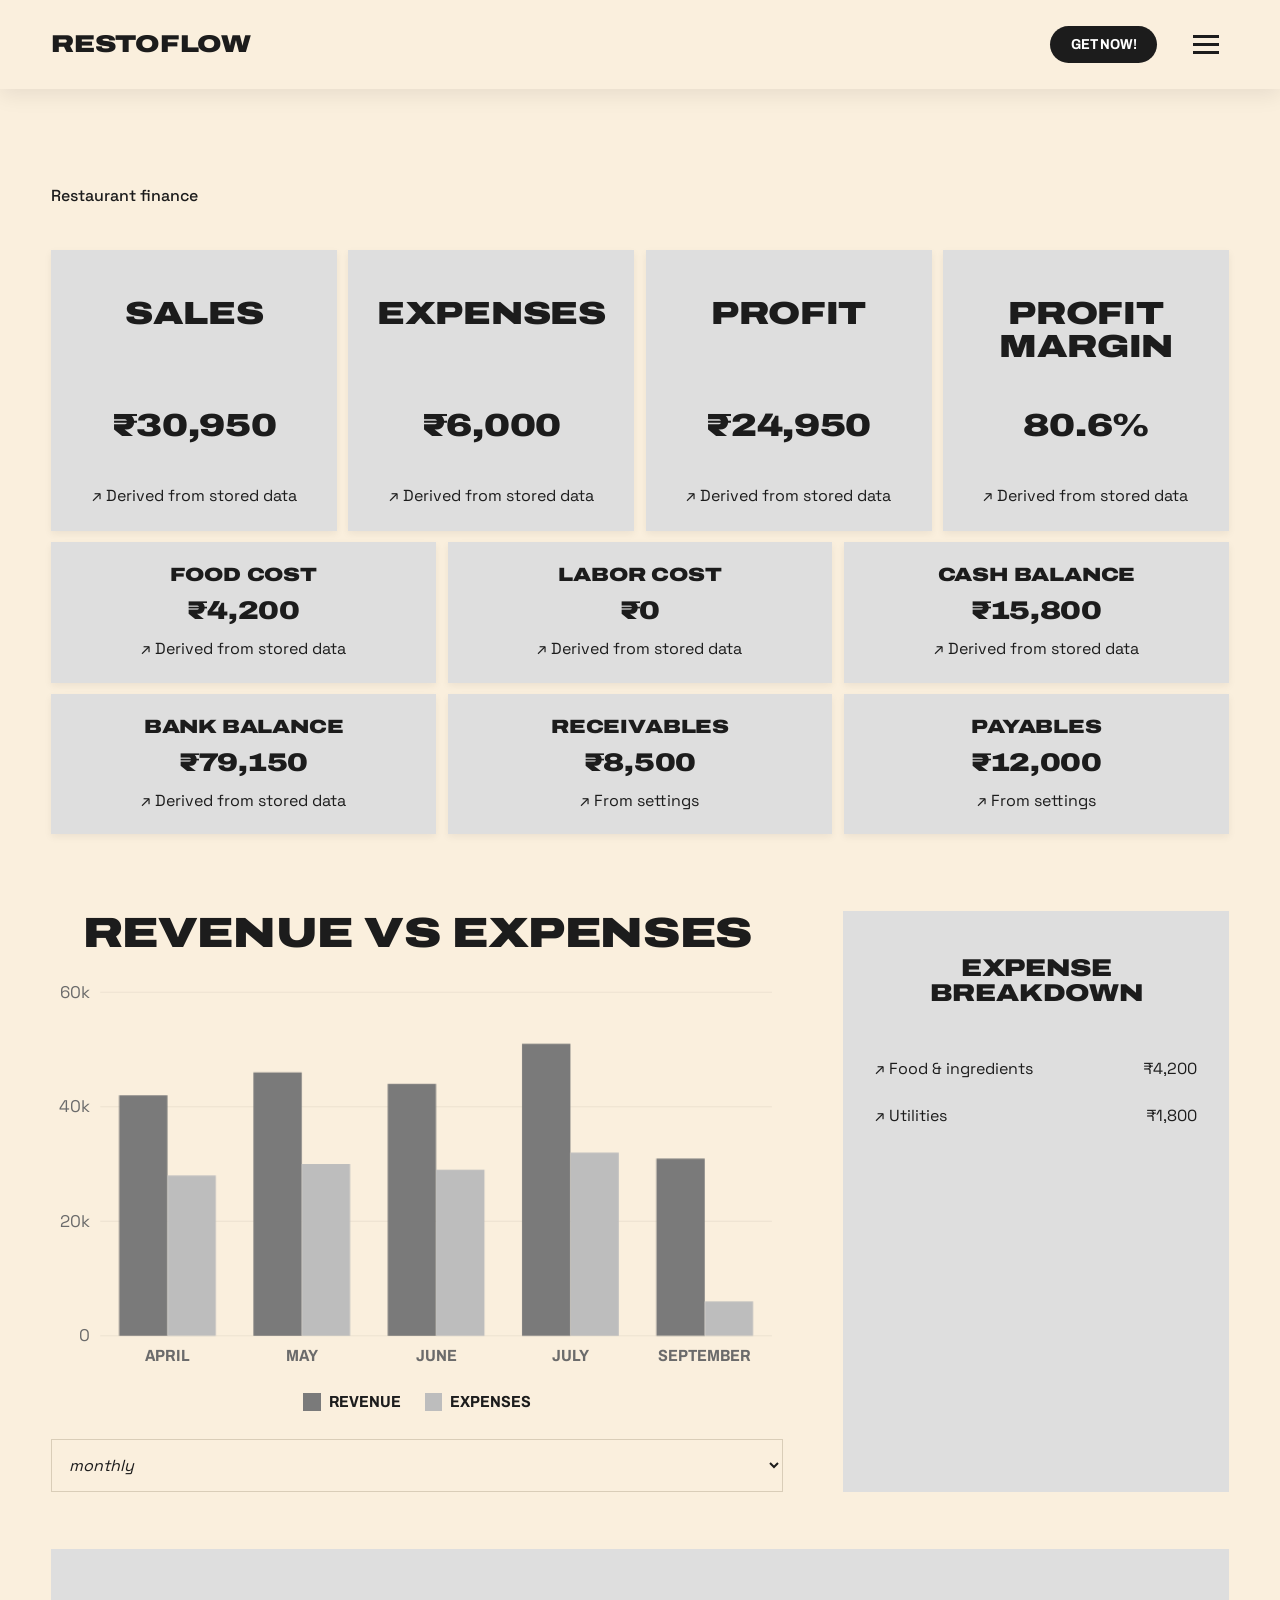
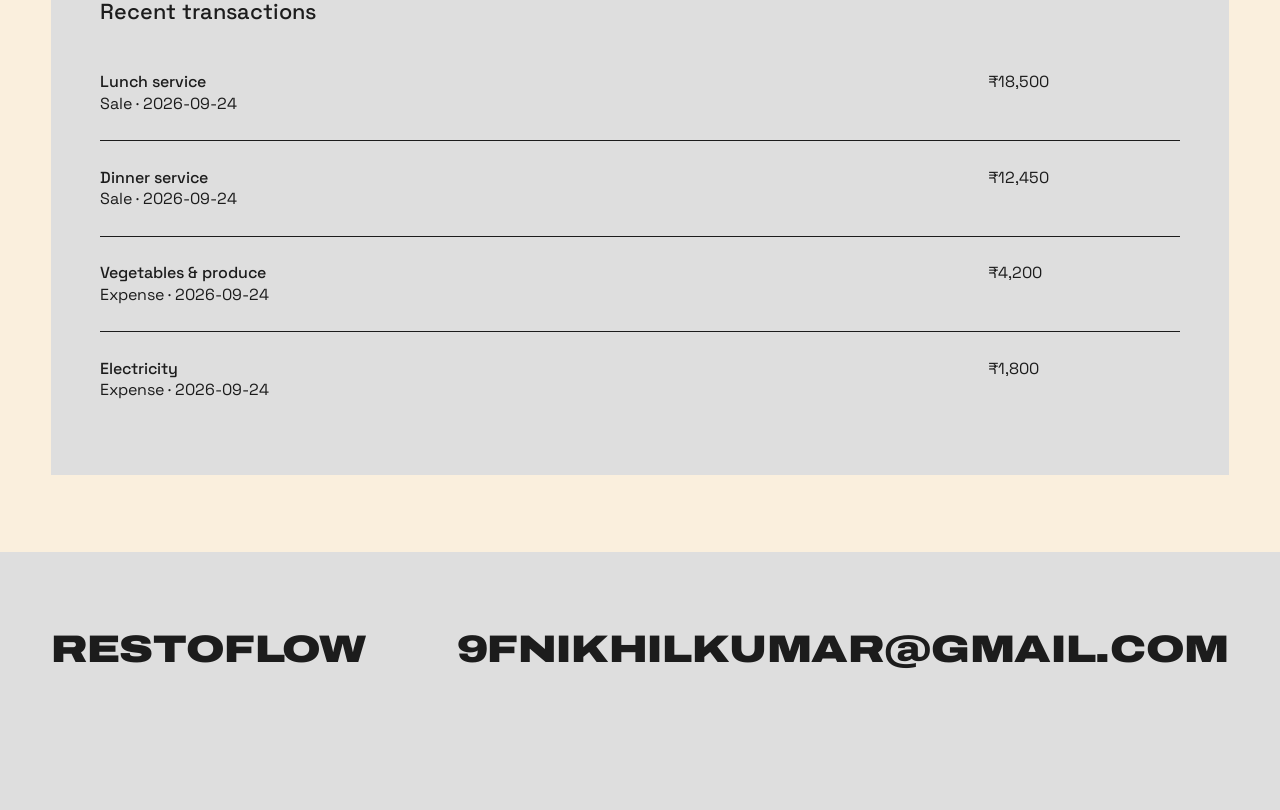
==== pages/dashboard.html @ 0c01c6e7 "Add files via upload" ====
<!DOCTYPE html>
<html lang="en">
<head>
  <meta charset="UTF-8">
  <meta name="viewport" content="width=device-width, initial-scale=1">
  <title>DASHBOARD — RestoFlow</title>
  <link rel="preconnect" href="https://fonts.googleapis.com">
  <link rel="preconnect" href="https://fonts.gstatic.com" crossorigin>
  <link href="https://fonts.googleapis.com/css2?family=Archivo:wdth,wght@62..125,100..900&family=Space+Grotesk:wght@400;500;700&display=swap" rel="stylesheet">
  <link rel="stylesheet" href="../css/global.css">
  <link rel="stylesheet" href="../css/layout.css">
  <link rel="stylesheet" href="../css/components.css">
  <link rel="stylesheet" href="../css/dashboard.css">
  <script defer src="../data/demo-data.js"></script>
  <script defer src="../js/api.js"></script>
  <script defer src="../js/calc.js"></script>
  <script defer src="../js/ui.js"></script>
  <script defer src="../js/navigation.js"></script>
  <script defer src="../js/app.js"></script>
  <script defer src="../js/dashboard.js"></script>
</head>
<body data-page="dashboard" data-root="../">
  <header id="site-header" class="site-header"></header>

  <main class="page">
    <p class="eyebrow">Restaurant finance</p>

    <section id="kpi-main" class="stat-grid" aria-label="Key figures"><p class="loading">Loading…</p></section>
    <section id="kpi-more" class="stat-grid stat-grid--small" aria-label="More figures"></section>

    <div class="chart-row">
      <section aria-label="Revenue versus expenses">
        <h2 class="display chart-title">Revenue vs Expenses</h2>
        <div id="chart" role="img" aria-label="Bar chart comparing revenue and expenses"></div>
        <ul class="legend">
          <li><i class="l-rev"></i>Revenue</li>
          <li><i class="l-exp"></i>Expenses</li>
        </ul>
        <label class="visually-hidden" for="period">Chart period</label>
        <select id="period" class="input input--period">
          <option value="monthly">monthly</option>
          <option value="quarterly">quarterly</option>
        </select>
      </section>

      <aside class="panel" aria-label="Expense breakdown">
        <h2 class="display panel-title">Expense breakdown</h2>
        <ul id="breakdown-list" class="breakdown"></ul>
      </aside>
    </div>

    <section class="data-card txn-card" aria-label="Recent transactions">
      <h2 class="txn-title">Recent transactions</h2>
      <ul id="txn-list"></ul>
    </section>
  </main>

  <footer id="site-footer" class="site-footer"></footer>
</body>
</html>
---- css/global.css ----
:root {
  --cream: #faefdd;
  --gray: #dedede;
  --gray-mid: #c0c0c0;
  --ink: #1c1c1c;
  --muted: #7a7a7a;
  --bar-light: #bdbdbd;
  --font-display: 'Archivo', 'Arial Black', Impact, sans-serif;
  --font-body: 'Space Grotesk', system-ui, sans-serif;
  --fs-body: clamp(1rem, 1.15vw, 1.4rem);
  --pad-x: clamp(1rem, 4vw, 4.8rem);
  --ease: cubic-bezier(.2, .7, .2, 1);
}
*, *::before, *::after { box-sizing: border-box; }
body, h1, h2, h3, p, ul, dl, dd, figure { margin: 0; }
ul { padding: 0; list-style: none; }
body { font-family: var(--font-body); font-size: var(--fs-body); line-height: 1.35; color: var(--ink); background: var(--cream); -webkit-font-smoothing: antialiased; }
img { display: block; max-width: 100%; }
a { color: inherit; }
button, input, select, textarea { font: inherit; color: inherit; }
[hidden] { display: none !important; }
:focus-visible { outline: 3px solid var(--ink); outline-offset: 3px; }
body.modal-open { overflow: hidden; }
.img-missing { opacity: 0; }

.display { font-family: var(--font-display); font-weight: 900; font-stretch: 125%; text-transform: uppercase; line-height: 1.05; letter-spacing: -.01em; }
.visually-hidden { position: absolute !important; width: 1px; height: 1px; overflow: hidden; clip: rect(0 0 0 0); white-space: nowrap; }

@keyframes fade-in { from { opacity: 0; transform: translateY(8px); } }
.page { animation: fade-in .4s var(--ease) both; }

@media (prefers-reduced-motion: reduce) {
  *, *::before, *::after { animation-duration: .001ms !important; animation-iteration-count: 1 !important; transition-duration: .001ms !important; scroll-behavior: auto !important; }
  .marquee__track { animation: none !important; }
}
---- css/layout.css ----
/* ---------- Header ---------- */
.site-header { position: sticky; top: 0; z-index: 40; background: var(--cream); box-shadow: 0 .5vw 1.6vw rgba(0,0,0,.08); }
.site-header__inner { display: flex; align-items: center; gap: clamp(1rem, 2.1vw, 2.6rem); padding: clamp(.7rem, 2vw, 2.4rem) var(--pad-x); }
.brand { font-family: var(--font-display); font-weight: 900; font-stretch: 125%; font-size: clamp(1.25rem, 1.9vw, 2.4rem); text-transform: uppercase; text-decoration: none; letter-spacing: -.01em; white-space: nowrap; }
.site-nav ul { display: flex; gap: clamp(.9rem, 2vw, 2.6rem); }
.site-nav a { font-family: var(--font-display); font-weight: 700; font-stretch: 88%; font-size: clamp(.85rem, 1.2vw, 1.6rem); text-transform: uppercase; text-decoration: none; white-space: nowrap; transition: opacity .2s; }
.site-nav a:hover { opacity: .6; }
.site-nav a[aria-current="page"] { text-decoration: underline; text-decoration-thickness: 2px; text-underline-offset: .4em; }
.site-header__cta { margin-left: auto; font-size: clamp(.9rem, 1.25vw, 1.6rem); padding: clamp(.6rem, 1.6vw, 2rem) clamp(1.1rem, 2.7vw, 3.4rem); text-decoration: none; }

.nav-toggle { display: none; flex-direction: column; gap: 5px; padding: .6rem; background: none; border: 0; cursor: pointer; }
.nav-toggle__line { width: 26px; height: 3px; background: currentColor; transition: transform .25s var(--ease), opacity .2s; }
.is-open .nav-toggle__line:nth-child(1) { transform: translateY(8px) rotate(45deg); }
.is-open .nav-toggle__line:nth-child(2) { opacity: 0; }
.is-open .nav-toggle__line:nth-child(3) { transform: translateY(-8px) rotate(-45deg); }

/* Landing page: transparent header over the hero photo */
.site-header.is-overlay { position: absolute; left: 0; right: 0; background: transparent; box-shadow: none; color: #fff; }
.is-overlay .btn-dark { background: #d6d6d6; color: var(--ink); }

@media (max-width: 1360px) {
  .nav-toggle { display: flex; }
  .site-nav { position: absolute; top: 100%; left: 0; right: 0; padding: 1rem var(--pad-x) 1.5rem; background: var(--cream); color: var(--ink); box-shadow: 0 1rem 1.5rem rgba(0,0,0,.12); opacity: 0; visibility: hidden; transform: translateY(-8px); transition: opacity .2s, transform .25s var(--ease), visibility .2s; }
  .site-nav ul { flex-direction: column; gap: 1rem; }
  .site-nav a { font-size: 1.1rem; }
  .is-open .site-nav { opacity: 1; visibility: visible; transform: none; }
  .is-overlay .site-nav { background: rgba(28,28,28,.96); color: #fff; }
  .site-header__cta { font-size: .9rem; padding: .6rem 1.1rem; }
}

/* ---------- Page wrapper ---------- */
.page { padding: clamp(2.5rem, 7.5vw, 9rem) var(--pad-x) clamp(3rem, 6vw, 7rem); min-height: 60vh; }
.eyebrow { font-weight: 500; margin-bottom: .8vw; }

/* ---------- Footer ---------- */
.site-footer { background: var(--gray); padding: 6vw var(--pad-x) 11vw; }
.site-footer__inner { display: flex; justify-content: space-between; align-items: baseline; flex-wrap: wrap; gap: 1.5rem 3rem; }
.footer-brand, .footer-mail { font-size: clamp(1.3rem, 3vw, 3.8rem); text-decoration: none; text-transform: uppercase; overflow-wrap: anywhere; transition: opacity .2s; }
.footer-brand:hover, .footer-mail:hover { opacity: .6; }
---- css/components.css ----
/* ---------- Buttons ---------- */
.btn { display: inline-flex; align-items: center; justify-content: center; gap: .4em; padding: .6em 1.4em; border: 0; border-radius: 999px; font-family: var(--font-display); font-weight: 700; font-stretch: 88%; text-transform: uppercase; text-align: center; cursor: pointer; text-decoration: none; transition: transform .18s var(--ease), box-shadow .18s, background-color .18s, opacity .18s; }
.btn:hover { transform: translateY(-2px); box-shadow: 0 .6rem 1.2rem rgba(0,0,0,.18); }
.btn:active { transform: translateY(0) scale(.97); box-shadow: none; }
.btn:disabled { opacity: .5; pointer-events: none; }
.btn-dark { background: var(--ink); color: #fff; }
.btn-light { background: var(--gray); color: var(--ink); border: 1px solid var(--ink); }
.btn-edit { background: var(--muted); color: #fff; padding: .25em 1.2em; font-size: .95em; min-width: 5.5em; }
.btn-delete { background: transparent; color: var(--ink); border: 1px solid var(--ink); padding: .2em 1em; font-size: .95em; box-shadow: none; }
.btn-xl { min-width: 22vw; font-size: clamp(1rem, 1.25vw, 1.6rem); }

/* ---------- Title card + page head ---------- */
.page-head { display: flex; align-items: stretch; justify-content: space-between; gap: 1rem; }
.title-card { background: var(--gray); padding: 2.5vw 2.5vw; min-width: 22vw; display: flex; flex-direction: column; justify-content: center; align-items: center; text-align: center; gap: .3rem; }
.title-card h1 { font-size: clamp(1.6rem, 2.5vw, 3.2rem); }
.title-card--left { align-items: flex-start; text-align: left; padding-inline: .7vw; }
.page-sub { margin-top: .9vw; }

/* ---------- Data card + table ---------- */
.data-card { background: var(--gray); padding: clamp(1rem, 3.8vw, 4.5rem); margin-top: clamp(1.2rem, 3.7vw, 4.4rem); overflow-x: auto; }
.data-table { width: 100%; border-collapse: collapse; min-width: 640px; }
.data-table th { font-style: italic; font-weight: 500; text-align: left; padding: 0 .5rem clamp(.8rem, 2.1vw, 2.4rem); }
.data-table td { padding: clamp(.8rem, 2.1vw, 2.4rem) .5rem; vertical-align: middle; }
.data-table tbody tr { transition: background-color .2s; }
.data-table tbody tr:not(:last-child) td { border-bottom: 1px solid var(--ink); }
.data-table tbody tr:hover { background: rgba(0,0,0,.04); }
.cell-center { text-align: center !important; }
.cell-actions { text-align: right !important; }
td.cell-actions { display: flex; gap: .5rem; justify-content: flex-end; flex-wrap: wrap; }
.data-table .sub { display: block; font-size: .8em; color: #555; margin-top: .2rem; }
.empty { text-align: center; font-style: italic; color: #555; padding: 3rem 1rem !important; }
.loading { text-align: center; padding: 2rem; font-style: italic; grid-column: 1 / -1; }
@media (min-width: 900px) { .data-card--tall { min-height: 36vw; } }

/* ---------- Toolbar, tabs, inputs ---------- */
.toolbar { display: flex; flex-wrap: wrap; gap: .8rem; margin-top: clamp(1.2rem, 2.5vw, 3rem); align-items: center; }
.input, .field input, .field select, .field textarea { width: 100%; padding: .65em .85em; background: #fdf6e8; border: 1px solid #d9cdb8; border-radius: 0; transition: border-color .2s, box-shadow .2s; }
.toolbar .input { width: auto; min-width: min(100%, 16rem); }
.input:focus, .field input:focus, .field select:focus, .field textarea:focus { outline: none; border-color: var(--ink); box-shadow: 0 0 0 2px var(--ink); }
.tabs { display: flex; flex-wrap: wrap; gap: .5rem; }
.tab { padding: .45em 1.1em; border: 1px solid var(--ink); border-radius: 999px; background: transparent; cursor: pointer; font-weight: 500; transition: background-color .2s, color .2s, transform .15s; }
.tab:hover { transform: translateY(-1px); }
.tab[aria-pressed="true"] { background: var(--ink); color: #fff; }

.status { display: inline-block; padding: .2em .9em; border-radius: 999px; font-size: .85em; font-weight: 500; }
.status--in { background: var(--ink); color: #fff; }
.status--low { background: var(--muted); color: #fff; }
.status--out { border: 1px solid var(--ink); }

.icon-btn { display: inline-grid; place-items: center; width: 1.8em; height: 1.8em; border: 0; background: none; font-size: 1.1em; cursor: pointer; border-radius: 50%; transition: background-color .2s, transform .15s; }
.icon-btn:hover { background: rgba(0,0,0,.1); }
.icon-btn:active { transform: scale(.9); }

/* ---------- Modal ---------- */
.modal-backdrop { position: fixed; inset: 0; z-index: 100; display: grid; place-items: center; padding: 1rem; background: rgba(28,28,28,.55); opacity: 0; transition: opacity .18s; }
.modal-backdrop.open { opacity: 1; }
.modal { width: min(640px, 100%); max-height: calc(100vh - 2rem); overflow: auto; background: var(--cream); padding: clamp(1.2rem, 2.5vw, 2.2rem); font-size: 1rem; transform: translateY(14px) scale(.98); transition: transform .22s var(--ease); }
.modal-backdrop.open .modal { transform: none; }
.modal-head { display: flex; justify-content: space-between; align-items: center; gap: 1rem; margin-bottom: 1.2rem; }
.modal-head h2 { font-size: 1.4rem; }
.modal-close { border: 0; background: none; font-size: 2rem; line-height: 1; cursor: pointer; }

.form { display: grid; grid-template-columns: 1fr 1fr; gap: 1rem; font-size: 1rem; }
.field label { display: block; font-weight: 500; font-size: .9em; margin-bottom: .3rem; }
.field-error { color: #8b1a1a; font-size: .85em; min-height: 1.2em; margin-top: .2rem; }
.field-full, .form-actions, .form-error { grid-column: 1 / -1; }
.form-actions { display: flex; justify-content: flex-end; gap: .8rem; flex-wrap: wrap; }
.form-actions--split { justify-content: stretch; } .form-actions--split .btn { flex: 1; padding-block: 1.2em; }
.confirm-text { margin-bottom: 1.2rem; }
@media (max-width: 560px) { .form { grid-template-columns: 1fr; } }

/* ---------- Toast ---------- */
.toasts { position: fixed; left: 50%; bottom: 1.5rem; transform: translateX(-50%); z-index: 200; display: grid; gap: .5rem; }
.toast { background: var(--ink); color: #fff; padding: .7em 1.4em; border-radius: 999px; font-size: 1rem; opacity: 0; transform: translateY(10px); transition: opacity .25s, transform .25s var(--ease); }
.toast.show { opacity: 1; transform: none; }

@media (max-width: 800px) {
  .page-head { flex-direction: column; }
  .btn-xl { min-width: 0; padding-block: 1.2rem; }
  .title-card { min-width: 0; padding: 1.5rem; }
}
---- css/dashboard.css ----
.stat-grid { display: grid; grid-template-columns: repeat(4, 1fr); gap: .9vw; margin-top: 3.4vw; }
.stat-card { background: var(--gray); padding: 3.6vw 1rem 1.9vw; min-height: 21.9vw; display: flex; flex-direction: column; align-items: center; justify-content: space-between; text-align: center; box-shadow: 0 .2vw .6vw rgba(0,0,0,.06); transition: transform .25s var(--ease), box-shadow .25s; }
.stat-card:hover { transform: translateY(-.3vw); box-shadow: 0 1vw 2vw rgba(0,0,0,.12); }
.stat-card h2 { font-size: clamp(1.3rem, 2.5vw, 3.2rem); min-height: 2.2em; }
.stat-value { font-size: clamp(1.4rem, 2.5vw, 3.2rem); overflow-wrap: anywhere; }

.stat-grid--small { grid-template-columns: repeat(3, 1fr); margin-top: .9vw; }
.stat-grid--small .stat-card { min-height: 0; gap: .8rem; padding: 1.8vw 1rem; }
.stat-grid--small h2 { font-size: clamp(1rem, 1.5vw, 1.9rem); min-height: 0; }
.stat-grid--small .stat-value { font-size: clamp(1.2rem, 2vw, 2.6rem); }

.chart-row { display: grid; grid-template-columns: 1.9fr 1fr; gap: 4.7vw; margin-top: 6vw; }
.chart-title { font-size: clamp(1.5rem, 3.3vw, 4.2rem); text-align: center; margin-bottom: 2vw; }
.chart-svg { width: 100%; height: auto; display: block; }
.chart-svg .grid { stroke: #e6dccb; stroke-width: 1; }
.chart-svg .axis { font-family: var(--font-body); font-size: 24px; fill: #6b6b6b; }
.chart-svg .axis-x { font-family: var(--font-display); font-weight: 700; font-stretch: 88%; font-size: 23px; }
.bar { transform-box: fill-box; transform-origin: 50% 100%; animation: grow .7s var(--ease) both; transition: opacity .2s; }
.bar:hover { opacity: .8; }
.bar-revenue { fill: var(--muted); }
.bar-expenses { fill: var(--bar-light); }
@keyframes grow { from { transform: scaleY(0); } }

.legend { display: flex; justify-content: center; gap: 1.5rem; margin: 1rem 0 2vw; font-family: var(--font-display); font-weight: 700; font-stretch: 88%; text-transform: uppercase; }
.legend li { display: flex; align-items: center; gap: .5rem; }
.legend i { width: 1.1em; height: 1.1em; display: inline-block; }
.legend .l-rev { background: var(--muted); } .legend .l-exp { background: var(--bar-light); }
.input--period { font-style: italic; padding: .9em .8em; background: transparent; }

.panel { background: var(--gray); padding: 3.5vw 2.5vw; }
.panel-title { text-align: center; font-size: clamp(1.2rem, 1.9vw, 2.4rem); margin-bottom: 3vw; }
.breakdown li { display: flex; justify-content: space-between; gap: 1rem; padding: .8rem 0; }

.txn-card { margin-top: 4.4vw; }
.txn-title { font-weight: 500; font-size: clamp(1.3rem, 1.7vw, 2.2rem); margin-bottom: 1.5vw; }
.txn { display: grid; grid-template-columns: 1fr 15vw; gap: 1rem; padding: 2vw 0; border-bottom: 1px solid var(--ink); }
.txn:last-child { border-bottom: 0; }
.txn-name { font-weight: 500; }

@media (max-width: 1100px) {
  .stat-grid { grid-template-columns: repeat(2, 1fr); gap: 1rem; margin-top: 2rem; }
  .stat-grid--small { grid-template-columns: repeat(2, 1fr); }
  .stat-card { min-height: 12rem; padding: 1.5rem 1rem; gap: 1rem; }
  .chart-row { grid-template-columns: 1fr; gap: 2rem; margin-top: 3rem; }
  .txn { grid-template-columns: 1fr auto; padding: 1rem 0; }
}
@media (max-width: 560px) { .stat-grid, .stat-grid--small { grid-template-columns: 1fr; } }
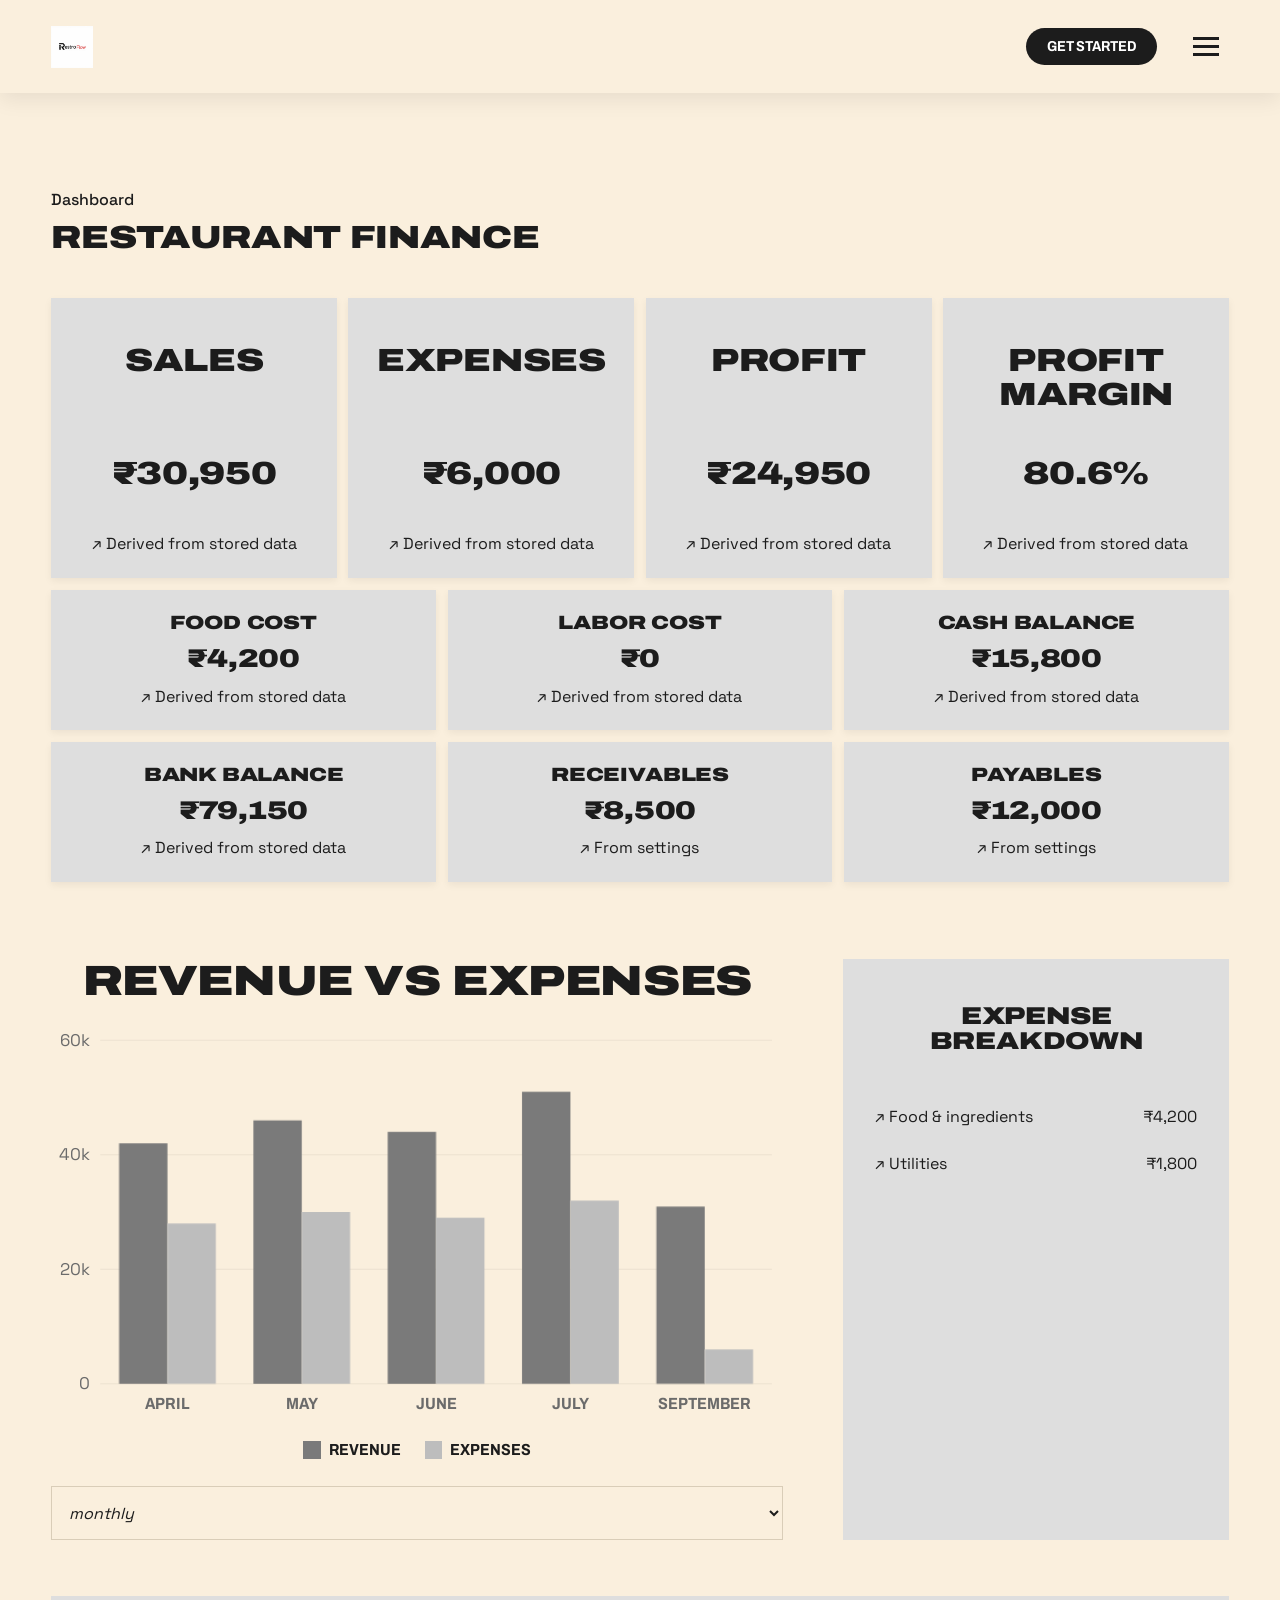
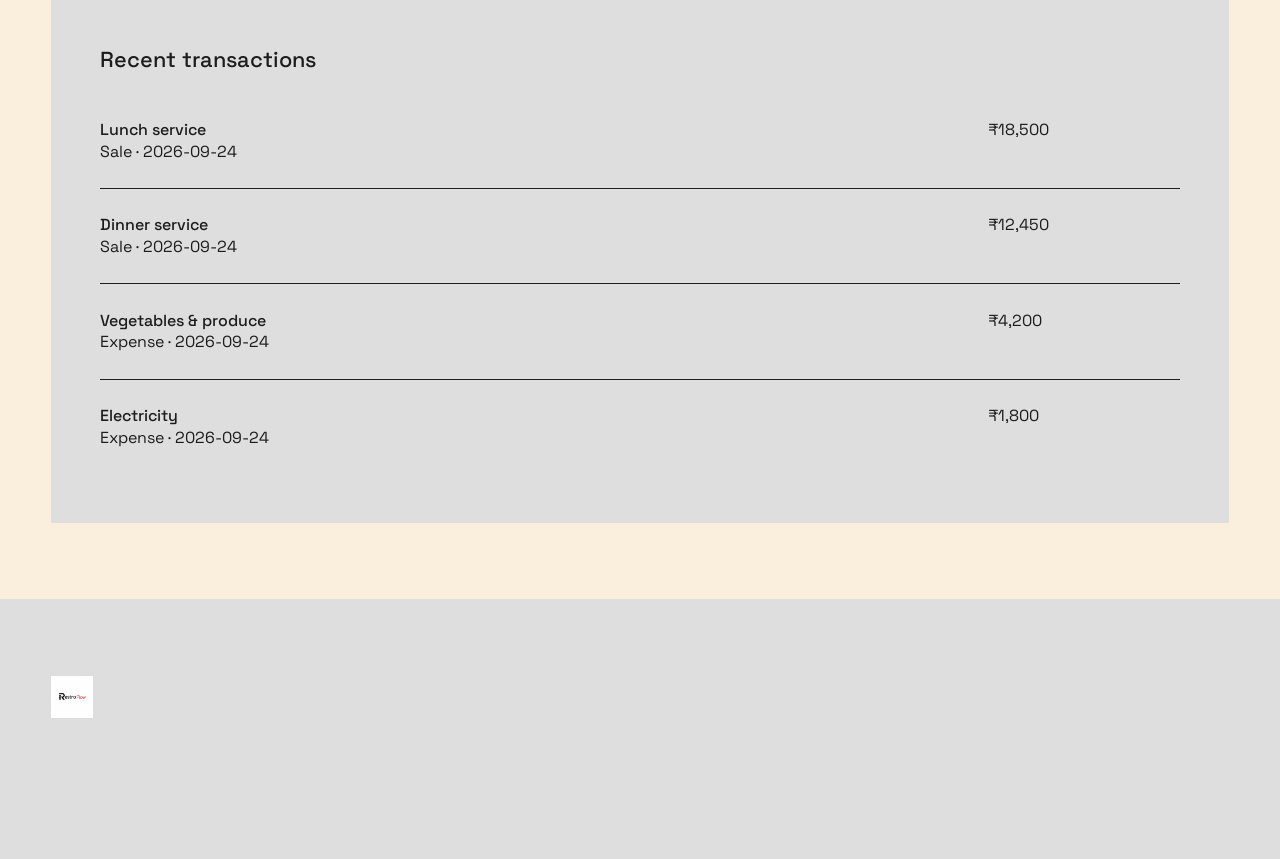
==== commit 7fc8ecf0: "Current RestroFlow version" ====
--- a/pages/dashboard.html
+++ b/pages/dashboard.html
@@ -1,60 +1,61 @@
-<!DOCTYPE html>
-<html lang="en">
-<head>
-  <meta charset="UTF-8">
-  <meta name="viewport" content="width=device-width, initial-scale=1">
-  <title>DASHBOARD — RestoFlow</title>
-  <link rel="preconnect" href="https://fonts.googleapis.com">
-  <link rel="preconnect" href="https://fonts.gstatic.com" crossorigin>
-  <link href="https://fonts.googleapis.com/css2?family=Archivo:wdth,wght@62..125,100..900&family=Space+Grotesk:wght@400;500;700&display=swap" rel="stylesheet">
-  <link rel="stylesheet" href="../css/global.css">
-  <link rel="stylesheet" href="../css/layout.css">
-  <link rel="stylesheet" href="../css/components.css">
-  <link rel="stylesheet" href="../css/dashboard.css">
-  <script defer src="../data/demo-data.js"></script>
-  <script defer src="../js/api.js"></script>
-  <script defer src="../js/calc.js"></script>
-  <script defer src="../js/ui.js"></script>
-  <script defer src="../js/navigation.js"></script>
-  <script defer src="../js/app.js"></script>
-  <script defer src="../js/dashboard.js"></script>
-</head>
-<body data-page="dashboard" data-root="../">
-  <header id="site-header" class="site-header"></header>
-
-  <main class="page">
-    <p class="eyebrow">Restaurant finance</p>
-
-    <section id="kpi-main" class="stat-grid" aria-label="Key figures"><p class="loading">Loading…</p></section>
-    <section id="kpi-more" class="stat-grid stat-grid--small" aria-label="More figures"></section>
-
-    <div class="chart-row">
-      <section aria-label="Revenue versus expenses">
-        <h2 class="display chart-title">Revenue vs Expenses</h2>
-        <div id="chart" role="img" aria-label="Bar chart comparing revenue and expenses"></div>
-        <ul class="legend">
-          <li><i class="l-rev"></i>Revenue</li>
-          <li><i class="l-exp"></i>Expenses</li>
-        </ul>
-        <label class="visually-hidden" for="period">Chart period</label>
-        <select id="period" class="input input--period">
-          <option value="monthly">monthly</option>
-          <option value="quarterly">quarterly</option>
-        </select>
-      </section>
-
-      <aside class="panel" aria-label="Expense breakdown">
-        <h2 class="display panel-title">Expense breakdown</h2>
-        <ul id="breakdown-list" class="breakdown"></ul>
-      </aside>
-    </div>
-
-    <section class="data-card txn-card" aria-label="Recent transactions">
-      <h2 class="txn-title">Recent transactions</h2>
-      <ul id="txn-list"></ul>
-    </section>
-  </main>
-
-  <footer id="site-footer" class="site-footer"></footer>
-</body>
+<!DOCTYPE html>
+<html lang="en">
+<head>
+  <meta charset="UTF-8">
+  <meta name="viewport" content="width=device-width, initial-scale=1">
+  <title>DASHBOARD — RestoFlow</title>
+  <link rel="preconnect" href="https://fonts.googleapis.com">
+  <link rel="preconnect" href="https://fonts.gstatic.com" crossorigin>
+  <link href="https://fonts.googleapis.com/css2?family=Archivo:wdth,wght@62..125,100..900&family=Space+Grotesk:wght@400;500;700&display=swap" rel="stylesheet">
+  <link rel="stylesheet" href="../css/global.css">
+  <link rel="stylesheet" href="../css/layout.css">
+  <link rel="stylesheet" href="../css/components.css">
+  <link rel="stylesheet" href="../css/dashboard.css">
+  <script defer src="../data/demo-data.js"></script>
+  <script defer src="../js/api.js"></script>
+  <script defer src="../js/calc.js"></script>
+  <script defer src="../js/ui.js"></script>
+  <script defer src="../js/navigation.js"></script>
+  <script defer src="../js/app.js"></script>
+  <script defer src="../js/dashboard.js"></script>
+</head>
+<body data-page="dashboard" data-root="../">
+  <header id="site-header" class="site-header"></header>
+
+  <main class="page">
+  <p class="eyebrow">Dashboard</p>
+  <h1 class="display">Restaurant Finance</h1>
+
+    <section id="kpi-main" class="stat-grid" aria-label="Key figures"><p class="loading">Loading…</p></section>
+    <section id="kpi-more" class="stat-grid stat-grid--small" aria-label="More figures"></section>
+
+    <div class="chart-row">
+      <section aria-label="Revenue versus expenses">
+        <h2 class="display chart-title">Revenue vs Expenses</h2>
+        <div id="chart" role="img" aria-label="Bar chart comparing revenue and expenses"></div>
+        <ul class="legend">
+          <li><i class="l-rev"></i>Revenue</li>
+          <li><i class="l-exp"></i>Expenses</li>
+        </ul>
+        <label class="visually-hidden" for="period">Chart period</label>
+        <select id="period" class="input input--period">
+          <option value="monthly">monthly</option>
+          <option value="quarterly">quarterly</option>
+        </select>
+      </section>
+
+      <aside class="panel" aria-label="Expense breakdown">
+        <h2 class="display panel-title">Expense breakdown</h2>
+        <ul id="breakdown-list" class="breakdown"></ul>
+      </aside>
+    </div>
+
+    <section class="data-card txn-card" aria-label="Recent transactions">
+      <h2 class="txn-title">Recent transactions</h2>
+      <ul id="txn-list"></ul>
+    </section>
+  </main>
+
+  <footer id="site-footer" class="site-footer"></footer>
+</body>
 </html>
--- a/css/global.css
+++ b/css/global.css
@@ -1,35 +1,35 @@
-:root {
-  --cream: #faefdd;
-  --gray: #dedede;
-  --gray-mid: #c0c0c0;
-  --ink: #1c1c1c;
-  --muted: #7a7a7a;
-  --bar-light: #bdbdbd;
-  --font-display: 'Archivo', 'Arial Black', Impact, sans-serif;
-  --font-body: 'Space Grotesk', system-ui, sans-serif;
-  --fs-body: clamp(1rem, 1.15vw, 1.4rem);
-  --pad-x: clamp(1rem, 4vw, 4.8rem);
-  --ease: cubic-bezier(.2, .7, .2, 1);
-}
-*, *::before, *::after { box-sizing: border-box; }
-body, h1, h2, h3, p, ul, dl, dd, figure { margin: 0; }
-ul { padding: 0; list-style: none; }
-body { font-family: var(--font-body); font-size: var(--fs-body); line-height: 1.35; color: var(--ink); background: var(--cream); -webkit-font-smoothing: antialiased; }
-img { display: block; max-width: 100%; }
-a { color: inherit; }
-button, input, select, textarea { font: inherit; color: inherit; }
-[hidden] { display: none !important; }
-:focus-visible { outline: 3px solid var(--ink); outline-offset: 3px; }
-body.modal-open { overflow: hidden; }
-.img-missing { opacity: 0; }
-
-.display { font-family: var(--font-display); font-weight: 900; font-stretch: 125%; text-transform: uppercase; line-height: 1.05; letter-spacing: -.01em; }
-.visually-hidden { position: absolute !important; width: 1px; height: 1px; overflow: hidden; clip: rect(0 0 0 0); white-space: nowrap; }
-
-@keyframes fade-in { from { opacity: 0; transform: translateY(8px); } }
-.page { animation: fade-in .4s var(--ease) both; }
-
-@media (prefers-reduced-motion: reduce) {
-  *, *::before, *::after { animation-duration: .001ms !important; animation-iteration-count: 1 !important; transition-duration: .001ms !important; scroll-behavior: auto !important; }
-  .marquee__track { animation: none !important; }
+:root {
+  --cream: #faefdd;
+  --gray: #dedede;
+  --gray-mid: #c0c0c0;
+  --ink: #1c1c1c;
+  --muted: #7a7a7a;
+  --bar-light: #bdbdbd;
+  --font-display: 'Archivo', 'Arial Black', Impact, sans-serif;
+  --font-body: 'Space Grotesk', system-ui, sans-serif;
+  --fs-body: clamp(1rem, 1.15vw, 1.4rem);
+  --pad-x: clamp(1rem, 4vw, 4.8rem);
+  --ease: cubic-bezier(.2, .7, .2, 1);
+}
+*, *::before, *::after { box-sizing: border-box; }
+body, h1, h2, h3, p, ul, dl, dd, figure { margin: 0; }
+ul { padding: 0; list-style: none; }
+body { font-family: var(--font-body); font-size: var(--fs-body); line-height: 1.35; color: var(--ink); background: var(--cream); -webkit-font-smoothing: antialiased; }
+img { display: block; max-width: 100%; }
+a { color: inherit; }
+button, input, select, textarea { font: inherit; color: inherit; }
+[hidden] { display: none !important; }
+:focus-visible { outline: 3px solid var(--ink); outline-offset: 3px; }
+body.modal-open { overflow: hidden; }
+.img-missing { opacity: 0; }
+
+.display { font-family: var(--font-display); font-weight: 900; font-stretch: 125%; text-transform: uppercase; line-height: 1.05; letter-spacing: -.01em; }
+.visually-hidden { position: absolute !important; width: 1px; height: 1px; overflow: hidden; clip: rect(0 0 0 0); white-space: nowrap; }
+
+@keyframes fade-in { from { opacity: 0; transform: translateY(8px); } }
+.page { animation: fade-in .4s var(--ease) both; }
+
+@media (prefers-reduced-motion: reduce) {
+  *, *::before, *::after { animation-duration: .001ms !important; animation-iteration-count: 1 !important; transition-duration: .001ms !important; scroll-behavior: auto !important; }
+  .marquee__track { animation: none !important; }
 }
--- a/css/layout.css
+++ b/css/layout.css
@@ -1,39 +1,80 @@
-/* ---------- Header ---------- */
-.site-header { position: sticky; top: 0; z-index: 40; background: var(--cream); box-shadow: 0 .5vw 1.6vw rgba(0,0,0,.08); }
-.site-header__inner { display: flex; align-items: center; gap: clamp(1rem, 2.1vw, 2.6rem); padding: clamp(.7rem, 2vw, 2.4rem) var(--pad-x); }
-.brand { font-family: var(--font-display); font-weight: 900; font-stretch: 125%; font-size: clamp(1.25rem, 1.9vw, 2.4rem); text-transform: uppercase; text-decoration: none; letter-spacing: -.01em; white-space: nowrap; }
-.site-nav ul { display: flex; gap: clamp(.9rem, 2vw, 2.6rem); }
-.site-nav a { font-family: var(--font-display); font-weight: 700; font-stretch: 88%; font-size: clamp(.85rem, 1.2vw, 1.6rem); text-transform: uppercase; text-decoration: none; white-space: nowrap; transition: opacity .2s; }
-.site-nav a:hover { opacity: .6; }
-.site-nav a[aria-current="page"] { text-decoration: underline; text-decoration-thickness: 2px; text-underline-offset: .4em; }
-.site-header__cta { margin-left: auto; font-size: clamp(.9rem, 1.25vw, 1.6rem); padding: clamp(.6rem, 1.6vw, 2rem) clamp(1.1rem, 2.7vw, 3.4rem); text-decoration: none; }
-
-.nav-toggle { display: none; flex-direction: column; gap: 5px; padding: .6rem; background: none; border: 0; cursor: pointer; }
-.nav-toggle__line { width: 26px; height: 3px; background: currentColor; transition: transform .25s var(--ease), opacity .2s; }
-.is-open .nav-toggle__line:nth-child(1) { transform: translateY(8px) rotate(45deg); }
-.is-open .nav-toggle__line:nth-child(2) { opacity: 0; }
-.is-open .nav-toggle__line:nth-child(3) { transform: translateY(-8px) rotate(-45deg); }
-
-/* Landing page: transparent header over the hero photo */
-.site-header.is-overlay { position: absolute; left: 0; right: 0; background: transparent; box-shadow: none; color: #fff; }
-.is-overlay .btn-dark { background: #d6d6d6; color: var(--ink); }
-
-@media (max-width: 1360px) {
-  .nav-toggle { display: flex; }
-  .site-nav { position: absolute; top: 100%; left: 0; right: 0; padding: 1rem var(--pad-x) 1.5rem; background: var(--cream); color: var(--ink); box-shadow: 0 1rem 1.5rem rgba(0,0,0,.12); opacity: 0; visibility: hidden; transform: translateY(-8px); transition: opacity .2s, transform .25s var(--ease), visibility .2s; }
-  .site-nav ul { flex-direction: column; gap: 1rem; }
-  .site-nav a { font-size: 1.1rem; }
-  .is-open .site-nav { opacity: 1; visibility: visible; transform: none; }
-  .is-overlay .site-nav { background: rgba(28,28,28,.96); color: #fff; }
-  .site-header__cta { font-size: .9rem; padding: .6rem 1.1rem; }
-}
-
-/* ---------- Page wrapper ---------- */
-.page { padding: clamp(2.5rem, 7.5vw, 9rem) var(--pad-x) clamp(3rem, 6vw, 7rem); min-height: 60vh; }
-.eyebrow { font-weight: 500; margin-bottom: .8vw; }
-
-/* ---------- Footer ---------- */
-.site-footer { background: var(--gray); padding: 6vw var(--pad-x) 11vw; }
-.site-footer__inner { display: flex; justify-content: space-between; align-items: baseline; flex-wrap: wrap; gap: 1.5rem 3rem; }
-.footer-brand, .footer-mail { font-size: clamp(1.3rem, 3vw, 3.8rem); text-decoration: none; text-transform: uppercase; overflow-wrap: anywhere; transition: opacity .2s; }
-.footer-brand:hover, .footer-mail:hover { opacity: .6; }+/* ---------- Header ---------- */
+.site-header { position: sticky; top: 0; z-index: 40; background: var(--cream); box-shadow: 0 .5vw 1.6vw rgba(0,0,0,.08); }
+.site-header__inner { display: flex; align-items: center; gap: clamp(1rem, 2.1vw, 2.6rem); padding: clamp(.7rem, 2vw, 2.4rem) var(--pad-x); }
+.brand { font-family: var(--font-display); font-weight: 900; font-stretch: 125%; font-size: clamp(1.25rem, 1.9vw, 2.4rem); text-transform: uppercase; text-decoration: none; letter-spacing: -.01em; white-space: nowrap; }
+.site-nav ul { display: flex; gap: clamp(.9rem, 2vw, 2.6rem); }
+.site-nav a { font-family: var(--font-display); font-weight: 700; font-stretch: 88%; font-size: clamp(.85rem, 1.2vw, 1.6rem); text-transform: uppercase; text-decoration: none; white-space: nowrap; transition: opacity .2s; }
+.site-nav a:hover { opacity: .6; }
+.site-nav a[aria-current="page"] { text-decoration: underline; text-decoration-thickness: 2px; text-underline-offset: .4em; }
+.site-header__cta { margin-left: auto; font-size: clamp(.9rem, 1.25vw, 1.6rem); padding: clamp(.6rem, 1.6vw, 2rem) clamp(1.1rem, 2.7vw, 3.4rem); text-decoration: none; }
+
+.nav-toggle { display: none; flex-direction: column; gap: 5px; padding: .6rem; background: none; border: 0; cursor: pointer; }
+.nav-toggle__line { width: 26px; height: 3px; background: currentColor; transition: transform .25s var(--ease), opacity .2s; }
+.is-open .nav-toggle__line:nth-child(1) { transform: translateY(8px) rotate(45deg); }
+.is-open .nav-toggle__line:nth-child(2) { opacity: 0; }
+.is-open .nav-toggle__line:nth-child(3) { transform: translateY(-8px) rotate(-45deg); }
+
+/* Landing page: transparent header over the hero photo */
+.site-header.is-overlay { position: absolute; left: 0; right: 0; background: transparent; box-shadow: none; color: #fff; }
+.is-overlay .btn-dark { background: #d6d6d6; color: var(--ink); }
+
+@media (max-width: 1360px) {
+  .nav-toggle { display: flex; }
+  .site-nav { position: absolute; top: 100%; left: 0; right: 0; padding: 1rem var(--pad-x) 1.5rem; background: var(--cream); color: var(--ink); box-shadow: 0 1rem 1.5rem rgba(0,0,0,.12); opacity: 0; visibility: hidden; transform: translateY(-8px); transition: opacity .2s, transform .25s var(--ease), visibility .2s; }
+  .site-nav ul { flex-direction: column; gap: 1rem; }
+  .site-nav a { font-size: 1.1rem; }
+  .is-open .site-nav { opacity: 1; visibility: visible; transform: none; }
+  .is-overlay .site-nav { background: rgba(28,28,28,.96); color: #fff; }
+  .site-header__cta { font-size: .9rem; padding: .6rem 1.1rem; }
+}
+
+/* ---------- Page wrapper ---------- */
+.page { padding: clamp(2.5rem, 7.5vw, 9rem) var(--pad-x) clamp(3rem, 6vw, 7rem); min-height: 60vh; }
+.eyebrow { font-weight: 500; margin-bottom: .8vw; }
+
+/* ---------- Footer ---------- */
+.site-footer { background: var(--gray); padding: 6vw var(--pad-x) 11vw; }
+.site-footer__inner { display: flex; justify-content: space-between; align-items: baseline; flex-wrap: wrap; gap: 1.5rem 3rem; }
+.footer-brand, .footer-mail { font-size: clamp(1.3rem, 3vw, 3.8rem); text-decoration: none; text-transform: uppercase; overflow-wrap: anywhere; transition: opacity .2s; }
+.footer-brand:hover, .footer-mail:hover { opacity: .6; }
+/* RestroFlow logo */
+
+.brand {
+  display: inline-flex;
+  align-items: center;
+  text-decoration: none;
+}
+
+.brand__logo {
+  display: block;
+  width: auto;
+  height: 42px;
+  max-width: 180px;
+  object-fit: contain;
+}
+
+.footer-brand {
+  display: inline-flex;
+  align-items: center;
+  text-decoration: none;
+}
+
+.footer-brand__logo {
+  display: block;
+  width: auto;
+  height: 42px;
+  max-width: 180px;
+  object-fit: contain;
+}
+
+@media (max-width: 700px) {
+  .brand__logo {
+    height: 36px;
+    max-width: 150px;
+  }
+
+  .footer-brand__logo {
+    height: 36px;
+    max-width: 150px;
+  }
+}
--- a/css/components.css
+++ b/css/components.css
@@ -1,81 +1,81 @@
-/* ---------- Buttons ---------- */
-.btn { display: inline-flex; align-items: center; justify-content: center; gap: .4em; padding: .6em 1.4em; border: 0; border-radius: 999px; font-family: var(--font-display); font-weight: 700; font-stretch: 88%; text-transform: uppercase; text-align: center; cursor: pointer; text-decoration: none; transition: transform .18s var(--ease), box-shadow .18s, background-color .18s, opacity .18s; }
-.btn:hover { transform: translateY(-2px); box-shadow: 0 .6rem 1.2rem rgba(0,0,0,.18); }
-.btn:active { transform: translateY(0) scale(.97); box-shadow: none; }
-.btn:disabled { opacity: .5; pointer-events: none; }
-.btn-dark { background: var(--ink); color: #fff; }
-.btn-light { background: var(--gray); color: var(--ink); border: 1px solid var(--ink); }
-.btn-edit { background: var(--muted); color: #fff; padding: .25em 1.2em; font-size: .95em; min-width: 5.5em; }
-.btn-delete { background: transparent; color: var(--ink); border: 1px solid var(--ink); padding: .2em 1em; font-size: .95em; box-shadow: none; }
-.btn-xl { min-width: 22vw; font-size: clamp(1rem, 1.25vw, 1.6rem); }
-
-/* ---------- Title card + page head ---------- */
-.page-head { display: flex; align-items: stretch; justify-content: space-between; gap: 1rem; }
-.title-card { background: var(--gray); padding: 2.5vw 2.5vw; min-width: 22vw; display: flex; flex-direction: column; justify-content: center; align-items: center; text-align: center; gap: .3rem; }
-.title-card h1 { font-size: clamp(1.6rem, 2.5vw, 3.2rem); }
-.title-card--left { align-items: flex-start; text-align: left; padding-inline: .7vw; }
-.page-sub { margin-top: .9vw; }
-
-/* ---------- Data card + table ---------- */
-.data-card { background: var(--gray); padding: clamp(1rem, 3.8vw, 4.5rem); margin-top: clamp(1.2rem, 3.7vw, 4.4rem); overflow-x: auto; }
-.data-table { width: 100%; border-collapse: collapse; min-width: 640px; }
-.data-table th { font-style: italic; font-weight: 500; text-align: left; padding: 0 .5rem clamp(.8rem, 2.1vw, 2.4rem); }
-.data-table td { padding: clamp(.8rem, 2.1vw, 2.4rem) .5rem; vertical-align: middle; }
-.data-table tbody tr { transition: background-color .2s; }
-.data-table tbody tr:not(:last-child) td { border-bottom: 1px solid var(--ink); }
-.data-table tbody tr:hover { background: rgba(0,0,0,.04); }
-.cell-center { text-align: center !important; }
-.cell-actions { text-align: right !important; }
-td.cell-actions { display: flex; gap: .5rem; justify-content: flex-end; flex-wrap: wrap; }
-.data-table .sub { display: block; font-size: .8em; color: #555; margin-top: .2rem; }
-.empty { text-align: center; font-style: italic; color: #555; padding: 3rem 1rem !important; }
-.loading { text-align: center; padding: 2rem; font-style: italic; grid-column: 1 / -1; }
-@media (min-width: 900px) { .data-card--tall { min-height: 36vw; } }
-
-/* ---------- Toolbar, tabs, inputs ---------- */
-.toolbar { display: flex; flex-wrap: wrap; gap: .8rem; margin-top: clamp(1.2rem, 2.5vw, 3rem); align-items: center; }
-.input, .field input, .field select, .field textarea { width: 100%; padding: .65em .85em; background: #fdf6e8; border: 1px solid #d9cdb8; border-radius: 0; transition: border-color .2s, box-shadow .2s; }
-.toolbar .input { width: auto; min-width: min(100%, 16rem); }
-.input:focus, .field input:focus, .field select:focus, .field textarea:focus { outline: none; border-color: var(--ink); box-shadow: 0 0 0 2px var(--ink); }
-.tabs { display: flex; flex-wrap: wrap; gap: .5rem; }
-.tab { padding: .45em 1.1em; border: 1px solid var(--ink); border-radius: 999px; background: transparent; cursor: pointer; font-weight: 500; transition: background-color .2s, color .2s, transform .15s; }
-.tab:hover { transform: translateY(-1px); }
-.tab[aria-pressed="true"] { background: var(--ink); color: #fff; }
-
-.status { display: inline-block; padding: .2em .9em; border-radius: 999px; font-size: .85em; font-weight: 500; }
-.status--in { background: var(--ink); color: #fff; }
-.status--low { background: var(--muted); color: #fff; }
-.status--out { border: 1px solid var(--ink); }
-
-.icon-btn { display: inline-grid; place-items: center; width: 1.8em; height: 1.8em; border: 0; background: none; font-size: 1.1em; cursor: pointer; border-radius: 50%; transition: background-color .2s, transform .15s; }
-.icon-btn:hover { background: rgba(0,0,0,.1); }
-.icon-btn:active { transform: scale(.9); }
-
-/* ---------- Modal ---------- */
-.modal-backdrop { position: fixed; inset: 0; z-index: 100; display: grid; place-items: center; padding: 1rem; background: rgba(28,28,28,.55); opacity: 0; transition: opacity .18s; }
-.modal-backdrop.open { opacity: 1; }
-.modal { width: min(640px, 100%); max-height: calc(100vh - 2rem); overflow: auto; background: var(--cream); padding: clamp(1.2rem, 2.5vw, 2.2rem); font-size: 1rem; transform: translateY(14px) scale(.98); transition: transform .22s var(--ease); }
-.modal-backdrop.open .modal { transform: none; }
-.modal-head { display: flex; justify-content: space-between; align-items: center; gap: 1rem; margin-bottom: 1.2rem; }
-.modal-head h2 { font-size: 1.4rem; }
-.modal-close { border: 0; background: none; font-size: 2rem; line-height: 1; cursor: pointer; }
-
-.form { display: grid; grid-template-columns: 1fr 1fr; gap: 1rem; font-size: 1rem; }
-.field label { display: block; font-weight: 500; font-size: .9em; margin-bottom: .3rem; }
-.field-error { color: #8b1a1a; font-size: .85em; min-height: 1.2em; margin-top: .2rem; }
-.field-full, .form-actions, .form-error { grid-column: 1 / -1; }
-.form-actions { display: flex; justify-content: flex-end; gap: .8rem; flex-wrap: wrap; }
-.form-actions--split { justify-content: stretch; } .form-actions--split .btn { flex: 1; padding-block: 1.2em; }
-.confirm-text { margin-bottom: 1.2rem; }
-@media (max-width: 560px) { .form { grid-template-columns: 1fr; } }
-
-/* ---------- Toast ---------- */
-.toasts { position: fixed; left: 50%; bottom: 1.5rem; transform: translateX(-50%); z-index: 200; display: grid; gap: .5rem; }
-.toast { background: var(--ink); color: #fff; padding: .7em 1.4em; border-radius: 999px; font-size: 1rem; opacity: 0; transform: translateY(10px); transition: opacity .25s, transform .25s var(--ease); }
-.toast.show { opacity: 1; transform: none; }
-
-@media (max-width: 800px) {
-  .page-head { flex-direction: column; }
-  .btn-xl { min-width: 0; padding-block: 1.2rem; }
-  .title-card { min-width: 0; padding: 1.5rem; }
+/* ---------- Buttons ---------- */
+.btn { display: inline-flex; align-items: center; justify-content: center; gap: .4em; padding: .6em 1.4em; border: 0; border-radius: 999px; font-family: var(--font-display); font-weight: 700; font-stretch: 88%; text-transform: uppercase; text-align: center; cursor: pointer; text-decoration: none; transition: transform .18s var(--ease), box-shadow .18s, background-color .18s, opacity .18s; }
+.btn:hover { transform: translateY(-2px); box-shadow: 0 .6rem 1.2rem rgba(0,0,0,.18); }
+.btn:active { transform: translateY(0) scale(.97); box-shadow: none; }
+.btn:disabled { opacity: .5; pointer-events: none; }
+.btn-dark { background: var(--ink); color: #fff; }
+.btn-light { background: var(--gray); color: var(--ink); border: 1px solid var(--ink); }
+.btn-edit { background: var(--muted); color: #fff; padding: .25em 1.2em; font-size: .95em; min-width: 5.5em; }
+.btn-delete { background: transparent; color: var(--ink); border: 1px solid var(--ink); padding: .2em 1em; font-size: .95em; box-shadow: none; }
+.btn-xl { min-width: 22vw; font-size: clamp(1rem, 1.25vw, 1.6rem); }
+
+/* ---------- Title card + page head ---------- */
+.page-head { display: flex; align-items: stretch; justify-content: space-between; gap: 1rem; }
+.title-card { background: var(--gray); padding: 2.5vw 2.5vw; min-width: 22vw; display: flex; flex-direction: column; justify-content: center; align-items: center; text-align: center; gap: .3rem; }
+.title-card h1 { font-size: clamp(1.6rem, 2.5vw, 3.2rem); }
+.title-card--left { align-items: flex-start; text-align: left; padding-inline: .7vw; }
+.page-sub { margin-top: .9vw; }
+
+/* ---------- Data card + table ---------- */
+.data-card { background: var(--gray); padding: clamp(1rem, 3.8vw, 4.5rem); margin-top: clamp(1.2rem, 3.7vw, 4.4rem); overflow-x: auto; }
+.data-table { width: 100%; border-collapse: collapse; min-width: 640px; }
+.data-table th { font-style: italic; font-weight: 500; text-align: left; padding: 0 .5rem clamp(.8rem, 2.1vw, 2.4rem); }
+.data-table td { padding: clamp(.8rem, 2.1vw, 2.4rem) .5rem; vertical-align: middle; }
+.data-table tbody tr { transition: background-color .2s; }
+.data-table tbody tr:not(:last-child) td { border-bottom: 1px solid var(--ink); }
+.data-table tbody tr:hover { background: rgba(0,0,0,.04); }
+.cell-center { text-align: center !important; }
+.cell-actions { text-align: right !important; }
+td.cell-actions { display: flex; gap: .5rem; justify-content: flex-end; flex-wrap: wrap; }
+.data-table .sub { display: block; font-size: .8em; color: #555; margin-top: .2rem; }
+.empty { text-align: center; font-style: italic; color: #555; padding: 3rem 1rem !important; }
+.loading { text-align: center; padding: 2rem; font-style: italic; grid-column: 1 / -1; }
+@media (min-width: 900px) { .data-card--tall { min-height: 36vw; } }
+
+/* ---------- Toolbar, tabs, inputs ---------- */
+.toolbar { display: flex; flex-wrap: wrap; gap: .8rem; margin-top: clamp(1.2rem, 2.5vw, 3rem); align-items: center; }
+.input, .field input, .field select, .field textarea { width: 100%; padding: .65em .85em; background: #fdf6e8; border: 1px solid #d9cdb8; border-radius: 0; transition: border-color .2s, box-shadow .2s; }
+.toolbar .input { width: auto; min-width: min(100%, 16rem); }
+.input:focus, .field input:focus, .field select:focus, .field textarea:focus { outline: none; border-color: var(--ink); box-shadow: 0 0 0 2px var(--ink); }
+.tabs { display: flex; flex-wrap: wrap; gap: .5rem; }
+.tab { padding: .45em 1.1em; border: 1px solid var(--ink); border-radius: 999px; background: transparent; cursor: pointer; font-weight: 500; transition: background-color .2s, color .2s, transform .15s; }
+.tab:hover { transform: translateY(-1px); }
+.tab[aria-pressed="true"] { background: var(--ink); color: #fff; }
+
+.status { display: inline-block; padding: .2em .9em; border-radius: 999px; font-size: .85em; font-weight: 500; }
+.status--in { background: var(--ink); color: #fff; }
+.status--low { background: var(--muted); color: #fff; }
+.status--out { border: 1px solid var(--ink); }
+
+.icon-btn { display: inline-grid; place-items: center; width: 1.8em; height: 1.8em; border: 0; background: none; font-size: 1.1em; cursor: pointer; border-radius: 50%; transition: background-color .2s, transform .15s; }
+.icon-btn:hover { background: rgba(0,0,0,.1); }
+.icon-btn:active { transform: scale(.9); }
+
+/* ---------- Modal ---------- */
+.modal-backdrop { position: fixed; inset: 0; z-index: 100; display: grid; place-items: center; padding: 1rem; background: rgba(28,28,28,.55); opacity: 0; transition: opacity .18s; }
+.modal-backdrop.open { opacity: 1; }
+.modal { width: min(640px, 100%); max-height: calc(100vh - 2rem); overflow: auto; background: var(--cream); padding: clamp(1.2rem, 2.5vw, 2.2rem); font-size: 1rem; transform: translateY(14px) scale(.98); transition: transform .22s var(--ease); }
+.modal-backdrop.open .modal { transform: none; }
+.modal-head { display: flex; justify-content: space-between; align-items: center; gap: 1rem; margin-bottom: 1.2rem; }
+.modal-head h2 { font-size: 1.4rem; }
+.modal-close { border: 0; background: none; font-size: 2rem; line-height: 1; cursor: pointer; }
+
+.form { display: grid; grid-template-columns: 1fr 1fr; gap: 1rem; font-size: 1rem; }
+.field label { display: block; font-weight: 500; font-size: .9em; margin-bottom: .3rem; }
+.field-error { color: #8b1a1a; font-size: .85em; min-height: 1.2em; margin-top: .2rem; }
+.field-full, .form-actions, .form-error { grid-column: 1 / -1; }
+.form-actions { display: flex; justify-content: flex-end; gap: .8rem; flex-wrap: wrap; }
+.form-actions--split { justify-content: stretch; } .form-actions--split .btn { flex: 1; padding-block: 1.2em; }
+.confirm-text { margin-bottom: 1.2rem; }
+@media (max-width: 560px) { .form { grid-template-columns: 1fr; } }
+
+/* ---------- Toast ---------- */
+.toasts { position: fixed; left: 50%; bottom: 1.5rem; transform: translateX(-50%); z-index: 200; display: grid; gap: .5rem; }
+.toast { background: var(--ink); color: #fff; padding: .7em 1.4em; border-radius: 999px; font-size: 1rem; opacity: 0; transform: translateY(10px); transition: opacity .25s, transform .25s var(--ease); }
+.toast.show { opacity: 1; transform: none; }
+
+@media (max-width: 800px) {
+  .page-head { flex-direction: column; }
+  .btn-xl { min-width: 0; padding-block: 1.2rem; }
+  .title-card { min-width: 0; padding: 1.5rem; }
 }
--- a/css/dashboard.css
+++ b/css/dashboard.css
@@ -1,47 +1,47 @@
-.stat-grid { display: grid; grid-template-columns: repeat(4, 1fr); gap: .9vw; margin-top: 3.4vw; }
-.stat-card { background: var(--gray); padding: 3.6vw 1rem 1.9vw; min-height: 21.9vw; display: flex; flex-direction: column; align-items: center; justify-content: space-between; text-align: center; box-shadow: 0 .2vw .6vw rgba(0,0,0,.06); transition: transform .25s var(--ease), box-shadow .25s; }
-.stat-card:hover { transform: translateY(-.3vw); box-shadow: 0 1vw 2vw rgba(0,0,0,.12); }
-.stat-card h2 { font-size: clamp(1.3rem, 2.5vw, 3.2rem); min-height: 2.2em; }
-.stat-value { font-size: clamp(1.4rem, 2.5vw, 3.2rem); overflow-wrap: anywhere; }
-
-.stat-grid--small { grid-template-columns: repeat(3, 1fr); margin-top: .9vw; }
-.stat-grid--small .stat-card { min-height: 0; gap: .8rem; padding: 1.8vw 1rem; }
-.stat-grid--small h2 { font-size: clamp(1rem, 1.5vw, 1.9rem); min-height: 0; }
-.stat-grid--small .stat-value { font-size: clamp(1.2rem, 2vw, 2.6rem); }
-
-.chart-row { display: grid; grid-template-columns: 1.9fr 1fr; gap: 4.7vw; margin-top: 6vw; }
-.chart-title { font-size: clamp(1.5rem, 3.3vw, 4.2rem); text-align: center; margin-bottom: 2vw; }
-.chart-svg { width: 100%; height: auto; display: block; }
-.chart-svg .grid { stroke: #e6dccb; stroke-width: 1; }
-.chart-svg .axis { font-family: var(--font-body); font-size: 24px; fill: #6b6b6b; }
-.chart-svg .axis-x { font-family: var(--font-display); font-weight: 700; font-stretch: 88%; font-size: 23px; }
-.bar { transform-box: fill-box; transform-origin: 50% 100%; animation: grow .7s var(--ease) both; transition: opacity .2s; }
-.bar:hover { opacity: .8; }
-.bar-revenue { fill: var(--muted); }
-.bar-expenses { fill: var(--bar-light); }
-@keyframes grow { from { transform: scaleY(0); } }
-
-.legend { display: flex; justify-content: center; gap: 1.5rem; margin: 1rem 0 2vw; font-family: var(--font-display); font-weight: 700; font-stretch: 88%; text-transform: uppercase; }
-.legend li { display: flex; align-items: center; gap: .5rem; }
-.legend i { width: 1.1em; height: 1.1em; display: inline-block; }
-.legend .l-rev { background: var(--muted); } .legend .l-exp { background: var(--bar-light); }
-.input--period { font-style: italic; padding: .9em .8em; background: transparent; }
-
-.panel { background: var(--gray); padding: 3.5vw 2.5vw; }
-.panel-title { text-align: center; font-size: clamp(1.2rem, 1.9vw, 2.4rem); margin-bottom: 3vw; }
-.breakdown li { display: flex; justify-content: space-between; gap: 1rem; padding: .8rem 0; }
-
-.txn-card { margin-top: 4.4vw; }
-.txn-title { font-weight: 500; font-size: clamp(1.3rem, 1.7vw, 2.2rem); margin-bottom: 1.5vw; }
-.txn { display: grid; grid-template-columns: 1fr 15vw; gap: 1rem; padding: 2vw 0; border-bottom: 1px solid var(--ink); }
-.txn:last-child { border-bottom: 0; }
-.txn-name { font-weight: 500; }
-
-@media (max-width: 1100px) {
-  .stat-grid { grid-template-columns: repeat(2, 1fr); gap: 1rem; margin-top: 2rem; }
-  .stat-grid--small { grid-template-columns: repeat(2, 1fr); }
-  .stat-card { min-height: 12rem; padding: 1.5rem 1rem; gap: 1rem; }
-  .chart-row { grid-template-columns: 1fr; gap: 2rem; margin-top: 3rem; }
-  .txn { grid-template-columns: 1fr auto; padding: 1rem 0; }
-}
+.stat-grid { display: grid; grid-template-columns: repeat(4, 1fr); gap: .9vw; margin-top: 3.4vw; }
+.stat-card { background: var(--gray); padding: 3.6vw 1rem 1.9vw; min-height: 21.9vw; display: flex; flex-direction: column; align-items: center; justify-content: space-between; text-align: center; box-shadow: 0 .2vw .6vw rgba(0,0,0,.06); transition: transform .25s var(--ease), box-shadow .25s; }
+.stat-card:hover { transform: translateY(-.3vw); box-shadow: 0 1vw 2vw rgba(0,0,0,.12); }
+.stat-card h2 { font-size: clamp(1.3rem, 2.5vw, 3.2rem); min-height: 2.2em; }
+.stat-value { font-size: clamp(1.4rem, 2.5vw, 3.2rem); overflow-wrap: anywhere; }
+
+.stat-grid--small { grid-template-columns: repeat(3, 1fr); margin-top: .9vw; }
+.stat-grid--small .stat-card { min-height: 0; gap: .8rem; padding: 1.8vw 1rem; }
+.stat-grid--small h2 { font-size: clamp(1rem, 1.5vw, 1.9rem); min-height: 0; }
+.stat-grid--small .stat-value { font-size: clamp(1.2rem, 2vw, 2.6rem); }
+
+.chart-row { display: grid; grid-template-columns: 1.9fr 1fr; gap: 4.7vw; margin-top: 6vw; }
+.chart-title { font-size: clamp(1.5rem, 3.3vw, 4.2rem); text-align: center; margin-bottom: 2vw; }
+.chart-svg { width: 100%; height: auto; display: block; }
+.chart-svg .grid { stroke: #e6dccb; stroke-width: 1; }
+.chart-svg .axis { font-family: var(--font-body); font-size: 24px; fill: #6b6b6b; }
+.chart-svg .axis-x { font-family: var(--font-display); font-weight: 700; font-stretch: 88%; font-size: 23px; }
+.bar { transform-box: fill-box; transform-origin: 50% 100%; animation: grow .7s var(--ease) both; transition: opacity .2s; }
+.bar:hover { opacity: .8; }
+.bar-revenue { fill: var(--muted); }
+.bar-expenses { fill: var(--bar-light); }
+@keyframes grow { from { transform: scaleY(0); } }
+
+.legend { display: flex; justify-content: center; gap: 1.5rem; margin: 1rem 0 2vw; font-family: var(--font-display); font-weight: 700; font-stretch: 88%; text-transform: uppercase; }
+.legend li { display: flex; align-items: center; gap: .5rem; }
+.legend i { width: 1.1em; height: 1.1em; display: inline-block; }
+.legend .l-rev { background: var(--muted); } .legend .l-exp { background: var(--bar-light); }
+.input--period { font-style: italic; padding: .9em .8em; background: transparent; }
+
+.panel { background: var(--gray); padding: 3.5vw 2.5vw; }
+.panel-title { text-align: center; font-size: clamp(1.2rem, 1.9vw, 2.4rem); margin-bottom: 3vw; }
+.breakdown li { display: flex; justify-content: space-between; gap: 1rem; padding: .8rem 0; }
+
+.txn-card { margin-top: 4.4vw; }
+.txn-title { font-weight: 500; font-size: clamp(1.3rem, 1.7vw, 2.2rem); margin-bottom: 1.5vw; }
+.txn { display: grid; grid-template-columns: 1fr 15vw; gap: 1rem; padding: 2vw 0; border-bottom: 1px solid var(--ink); }
+.txn:last-child { border-bottom: 0; }
+.txn-name { font-weight: 500; }
+
+@media (max-width: 1100px) {
+  .stat-grid { grid-template-columns: repeat(2, 1fr); gap: 1rem; margin-top: 2rem; }
+  .stat-grid--small { grid-template-columns: repeat(2, 1fr); }
+  .stat-card { min-height: 12rem; padding: 1.5rem 1rem; gap: 1rem; }
+  .chart-row { grid-template-columns: 1fr; gap: 2rem; margin-top: 3rem; }
+  .txn { grid-template-columns: 1fr auto; padding: 1rem 0; }
+}
 @media (max-width: 560px) { .stat-grid, .stat-grid--small { grid-template-columns: 1fr; } }
